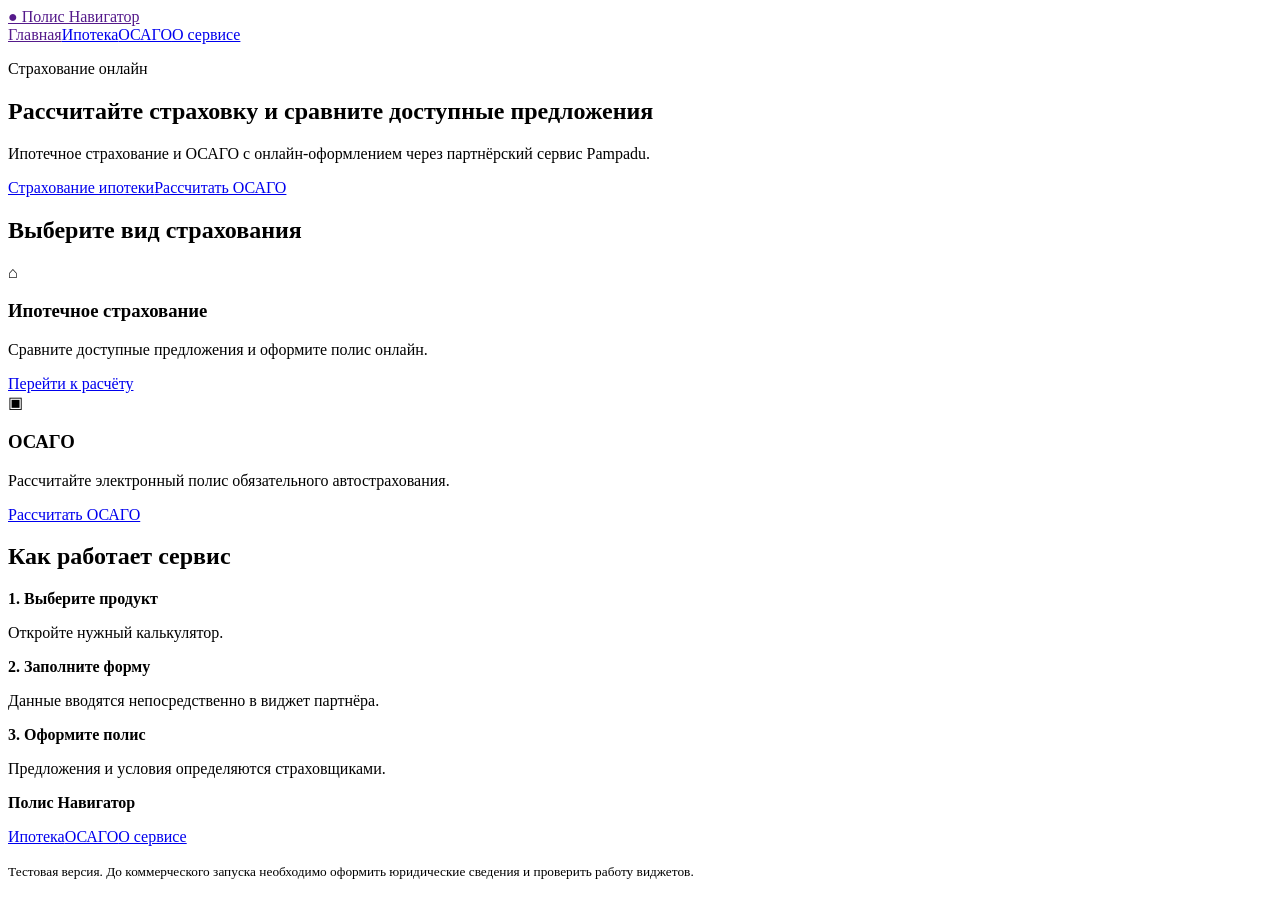
==== index.html @ 44631656 "Add Pampadu demo site: index.html" ====
<!doctype html><html lang="ru"><head><meta charset="utf-8"><meta name="viewport" content="width=device-width,initial-scale=1"><meta name="robots" content="noindex,nofollow"><title>Страхование онлайн | Полис Навигатор</title><meta name="description" content="Калькуляторы ипотечного страхования и ОСАГО. Расчёт и оформление через Pampadu."><link rel="stylesheet" href="assets/style.css"></head><body><header><div class="wrap nav"><a class="brand" href="">● Полис Навигатор</a><nav><a href="">Главная</a><a href="ipoteka/">Ипотека</a><a href="osago/">ОСАГО</a><a href="information/">О сервисе</a></nav></div></header><main><section class="hero"><div class="wrap"><p>Страхование онлайн</p><h1>Рассчитайте страховку и сравните доступные предложения</h1><p class="lead">Ипотечное страхование и ОСАГО с онлайн-оформлением через партнёрский сервис Pampadu.</p><div class="actions"><a class="btn" href="ipoteka/">Страхование ипотеки</a><a class="btn alt" href="osago/">Рассчитать ОСАГО</a></div></div></section><section class="section"><div class="wrap"><h2>Выберите вид страхования</h2><div class="grid"><article class="card"><div class="symbol">⌂</div><h3>Ипотечное страхование</h3><p>Сравните доступные предложения и оформите полис онлайн.</p><a class="btn" href="ipoteka/">Перейти к расчёту</a></article><article class="card"><div class="symbol">▣</div><h3>ОСАГО</h3><p>Рассчитайте электронный полис обязательного автострахования.</p><a class="btn alt" href="osago/">Рассчитать ОСАГО</a></article></div></div></section><section class="section"><div class="wrap"><h2>Как работает сервис</h2><div class="steps"><div class="step"><b>1. Выберите продукт</b><p>Откройте нужный калькулятор.</p></div><div class="step"><b>2. Заполните форму</b><p>Данные вводятся непосредственно в виджет партнёра.</p></div><div class="step"><b>3. Оформите полис</b><p>Предложения и условия определяются страховщиками.</p></div></div></div></section></main><footer><div class="wrap"><b>Полис Навигатор</b><p><a href="ipoteka/">Ипотека</a><a href="osago/">ОСАГО</a><a href="information/">О сервисе</a></p><small>Тестовая версия. До коммерческого запуска необходимо оформить юридические сведения и проверить работу виджетов.</small></div></footer></body></html>
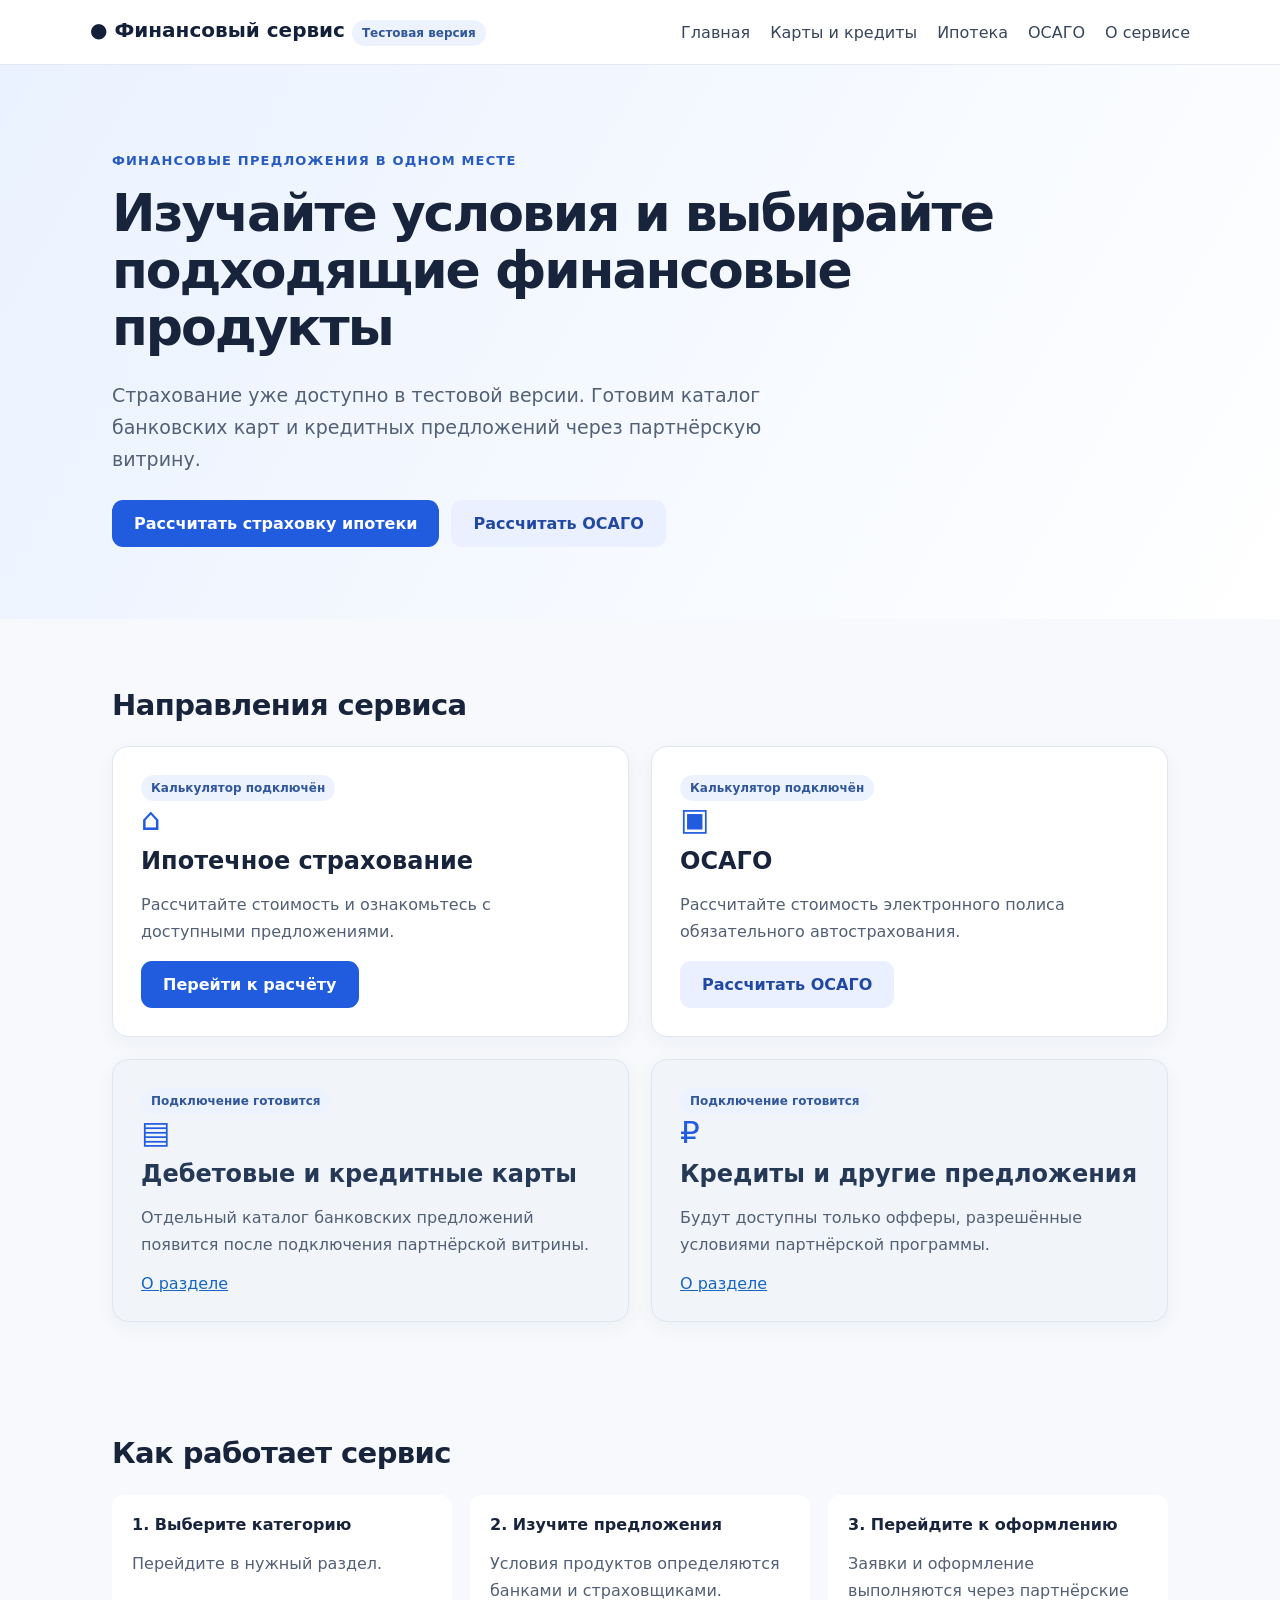
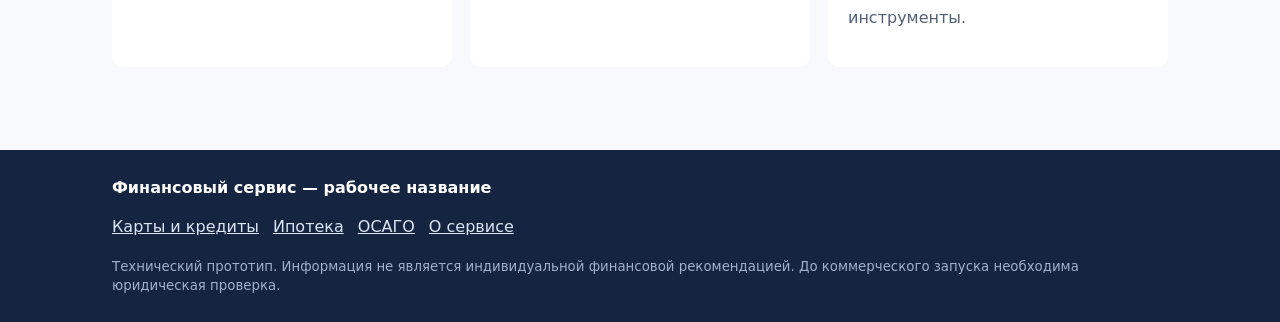
==== commit df5c59cd: "Prepare multi-product financial site: index.html" ====
--- a/index.html
+++ b/index.html
@@ -1 +1 @@
-<!doctype html><html lang="ru"><head><meta charset="utf-8"><meta name="viewport" content="width=device-width,initial-scale=1"><meta name="robots" content="noindex,nofollow"><title>Страхование онлайн | Полис Навигатор</title><meta name="description" content="Калькуляторы ипотечного страхования и ОСАГО. Расчёт и оформление через Pampadu."><link rel="stylesheet" href="assets/style.css"></head><body><header><div class="wrap nav"><a class="brand" href="">● Полис Навигатор</a><nav><a href="">Главная</a><a href="ipoteka/">Ипотека</a><a href="osago/">ОСАГО</a><a href="information/">О сервисе</a></nav></div></header><main><section class="hero"><div class="wrap"><p>Страхование онлайн</p><h1>Рассчитайте страховку и сравните доступные предложения</h1><p class="lead">Ипотечное страхование и ОСАГО с онлайн-оформлением через партнёрский сервис Pampadu.</p><div class="actions"><a class="btn" href="ipoteka/">Страхование ипотеки</a><a class="btn alt" href="osago/">Рассчитать ОСАГО</a></div></div></section><section class="section"><div class="wrap"><h2>Выберите вид страхования</h2><div class="grid"><article class="card"><div class="symbol">⌂</div><h3>Ипотечное страхование</h3><p>Сравните доступные предложения и оформите полис онлайн.</p><a class="btn" href="ipoteka/">Перейти к расчёту</a></article><article class="card"><div class="symbol">▣</div><h3>ОСАГО</h3><p>Рассчитайте электронный полис обязательного автострахования.</p><a class="btn alt" href="osago/">Рассчитать ОСАГО</a></article></div></div></section><section class="section"><div class="wrap"><h2>Как работает сервис</h2><div class="steps"><div class="step"><b>1. Выберите продукт</b><p>Откройте нужный калькулятор.</p></div><div class="step"><b>2. Заполните форму</b><p>Данные вводятся непосредственно в виджет партнёра.</p></div><div class="step"><b>3. Оформите полис</b><p>Предложения и условия определяются страховщиками.</p></div></div></div></section></main><footer><div class="wrap"><b>Полис Навигатор</b><p><a href="ipoteka/">Ипотека</a><a href="osago/">ОСАГО</a><a href="information/">О сервисе</a></p><small>Тестовая версия. До коммерческого запуска необходимо оформить юридические сведения и проверить работу виджетов.</small></div></footer></body></html>+<!doctype html><html lang="ru"><head><meta charset="utf-8"><meta name="viewport" content="width=device-width,initial-scale=1"><meta name="robots" content="noindex,nofollow"><title>Страхование и банковские предложения | Финансовый сервис</title><meta name="description" content="Страхование онлайн. Подготовка витрины банковских продуктов."><link rel="stylesheet" href="assets/style.css"></head><body><header><div class="wrap nav"><a class="brand" href="">● Финансовый сервис <span class="pill">Тестовая версия</span></a><nav><a href="">Главная</a><a href="banking/">Карты и кредиты</a><a href="ipoteka/">Ипотека</a><a href="osago/">ОСАГО</a><a href="information/">О сервисе</a></nav></div></header><main><section class="hero"><div class="wrap"><p class="eyebrow">Финансовые предложения в одном месте</p><h1>Изучайте условия и выбирайте подходящие финансовые продукты</h1><p class="lead">Страхование уже доступно в тестовой версии. Готовим каталог банковских карт и кредитных предложений через партнёрскую витрину.</p><div class="actions"><a class="btn" href="ipoteka/">Рассчитать страховку ипотеки</a><a class="btn alt" href="osago/">Рассчитать ОСАГО</a></div></div></section><section class="section"><div class="wrap"><h2>Направления сервиса</h2><div class="grid"><article class="card"><span class="pill">Калькулятор подключён</span><div class="symbol">⌂</div><h3>Ипотечное страхование</h3><p>Рассчитайте стоимость и ознакомьтесь с доступными предложениями.</p><a class="btn" href="ipoteka/">Перейти к расчёту</a></article><article class="card"><span class="pill">Калькулятор подключён</span><div class="symbol">▣</div><h3>ОСАГО</h3><p>Рассчитайте стоимость электронного полиса обязательного автострахования.</p><a class="btn alt" href="osago/">Рассчитать ОСАГО</a></article><article class="card muted-card"><span class="pill">Подключение готовится</span><div class="symbol">▤</div><h3>Дебетовые и кредитные карты</h3><p>Отдельный каталог банковских предложений появится после подключения партнёрской витрины.</p><a href="banking/">О разделе</a></article><article class="card muted-card"><span class="pill">Подключение готовится</span><div class="symbol">₽</div><h3>Кредиты и другие предложения</h3><p>Будут доступны только офферы, разрешённые условиями партнёрской программы.</p><a href="banking/">О разделе</a></article></div></div></section><section class="section"><div class="wrap"><h2>Как работает сервис</h2><div class="steps"><div class="step"><b>1. Выберите категорию</b><p>Перейдите в нужный раздел.</p></div><div class="step"><b>2. Изучите предложения</b><p>Условия продуктов определяются банками и страховщиками.</p></div><div class="step"><b>3. Перейдите к оформлению</b><p>Заявки и оформление выполняются через партнёрские инструменты.</p></div></div></div></section></main><footer><div class="wrap"><b>Финансовый сервис — рабочее название</b><p><a href="banking/">Карты и кредиты</a><a href="ipoteka/">Ипотека</a><a href="osago/">ОСАГО</a><a href="information/">О сервисе</a></p><small>Технический прототип. Информация не является индивидуальной финансовой рекомендацией. До коммерческого запуска необходима юридическая проверка.</small></div></footer></body></html>
--- a/assets/style.css
+++ b/assets/style.css
@@ -0,0 +1 @@
+:root{font-family:Inter,system-ui,-apple-system,Segoe UI,Arial,sans-serif;color:#18243b;background:#f7f9fc}*{box-sizing:border-box}body{margin:0}a{color:#1765c1}header{background:white;border-bottom:1px solid #e5eaf2}.wrap{max-width:1100px;margin:auto;padding:0 22px}.nav{display:flex;align-items:center;justify-content:space-between;gap:18px;padding:18px 0}.brand{font-size:20px;font-weight:800;text-decoration:none;color:#13203a}nav{display:flex;gap:20px;flex-wrap:wrap}nav a{text-decoration:none;color:#36455b}.hero{padding:72px 0;background:linear-gradient(120deg,#eaf2ff,#fff)}h1{font-size:clamp(32px,5vw,52px);letter-spacing:-.04em;line-height:1.1;margin:0 0 22px;max-width:900px}h2{font-size:29px;letter-spacing:-.02em}p{line-height:1.7;color:#526075}.lead{font-size:19px;max-width:740px}.actions{display:flex;gap:12px;flex-wrap:wrap;margin-top:24px}.btn{display:inline-block;background:#215cdf;color:white;text-decoration:none;font-weight:650;padding:14px 22px;border-radius:11px}.btn.alt{background:#eaf0ff;color:#2149a3}.section{padding:45px 0}.grid{display:grid;grid-template-columns:repeat(2,minmax(0,1fr));gap:22px}.card{padding:28px;background:white;border:1px solid #dfe6f0;border-radius:16px;box-shadow:0 6px 20px #172d4c0c}.card h3{font-size:24px;margin:10px 0}.symbol{font-size:31px;color:#215cdf}.steps{display:grid;grid-template-columns:repeat(3,1fr);gap:18px}.step{padding:20px;background:#fff;border-radius:12px}.pagehero{padding:45px 0 20px}.widget{background:#fff;border-radius:16px;padding:14px;margin:20px 0;border:1px solid #dfe6f0}.notice{font-size:14px;color:#58667c;line-height:1.6;margin-bottom:40px}.note{border-left:4px solid #4379d5;background:#eaf2ff;padding:18px 24px;border-radius:6px}.note li{margin:8px 0}footer{background:#152440;color:#fff;padding:28px 0;margin-top:38px}footer p,footer a{color:#dbe5f3}footer a{margin-right:14px}small{color:#9fb1cd}.crumb{padding-top:24px;font-size:14px}.eyebrow{font-size:13px;text-transform:uppercase;letter-spacing:.09em;font-weight:750;color:#275bc0}.pill{display:inline-flex;padding:6px 10px;font-size:12px;border-radius:99px;background:#edf3fe;color:#31569a;font-weight:700}.muted-card{background:#f1f5fa}.muted-card h3{color:#253957}.compact{margin-top:16px}.content{max-width:780px}.notice-box{background:white;border:1px dashed #a4b7d6;border-radius:15px;padding:24px;margin:24px 0}.notice-box h2{margin-top:0}.notice-box p{margin-bottom:0}@media(max-width:700px){.nav{align-items:flex-start;flex-direction:column}.hero{padding:44px 0}.grid,.steps{grid-template-columns:1fr}.widget{padding:0;border:0}nav{gap:12px}}
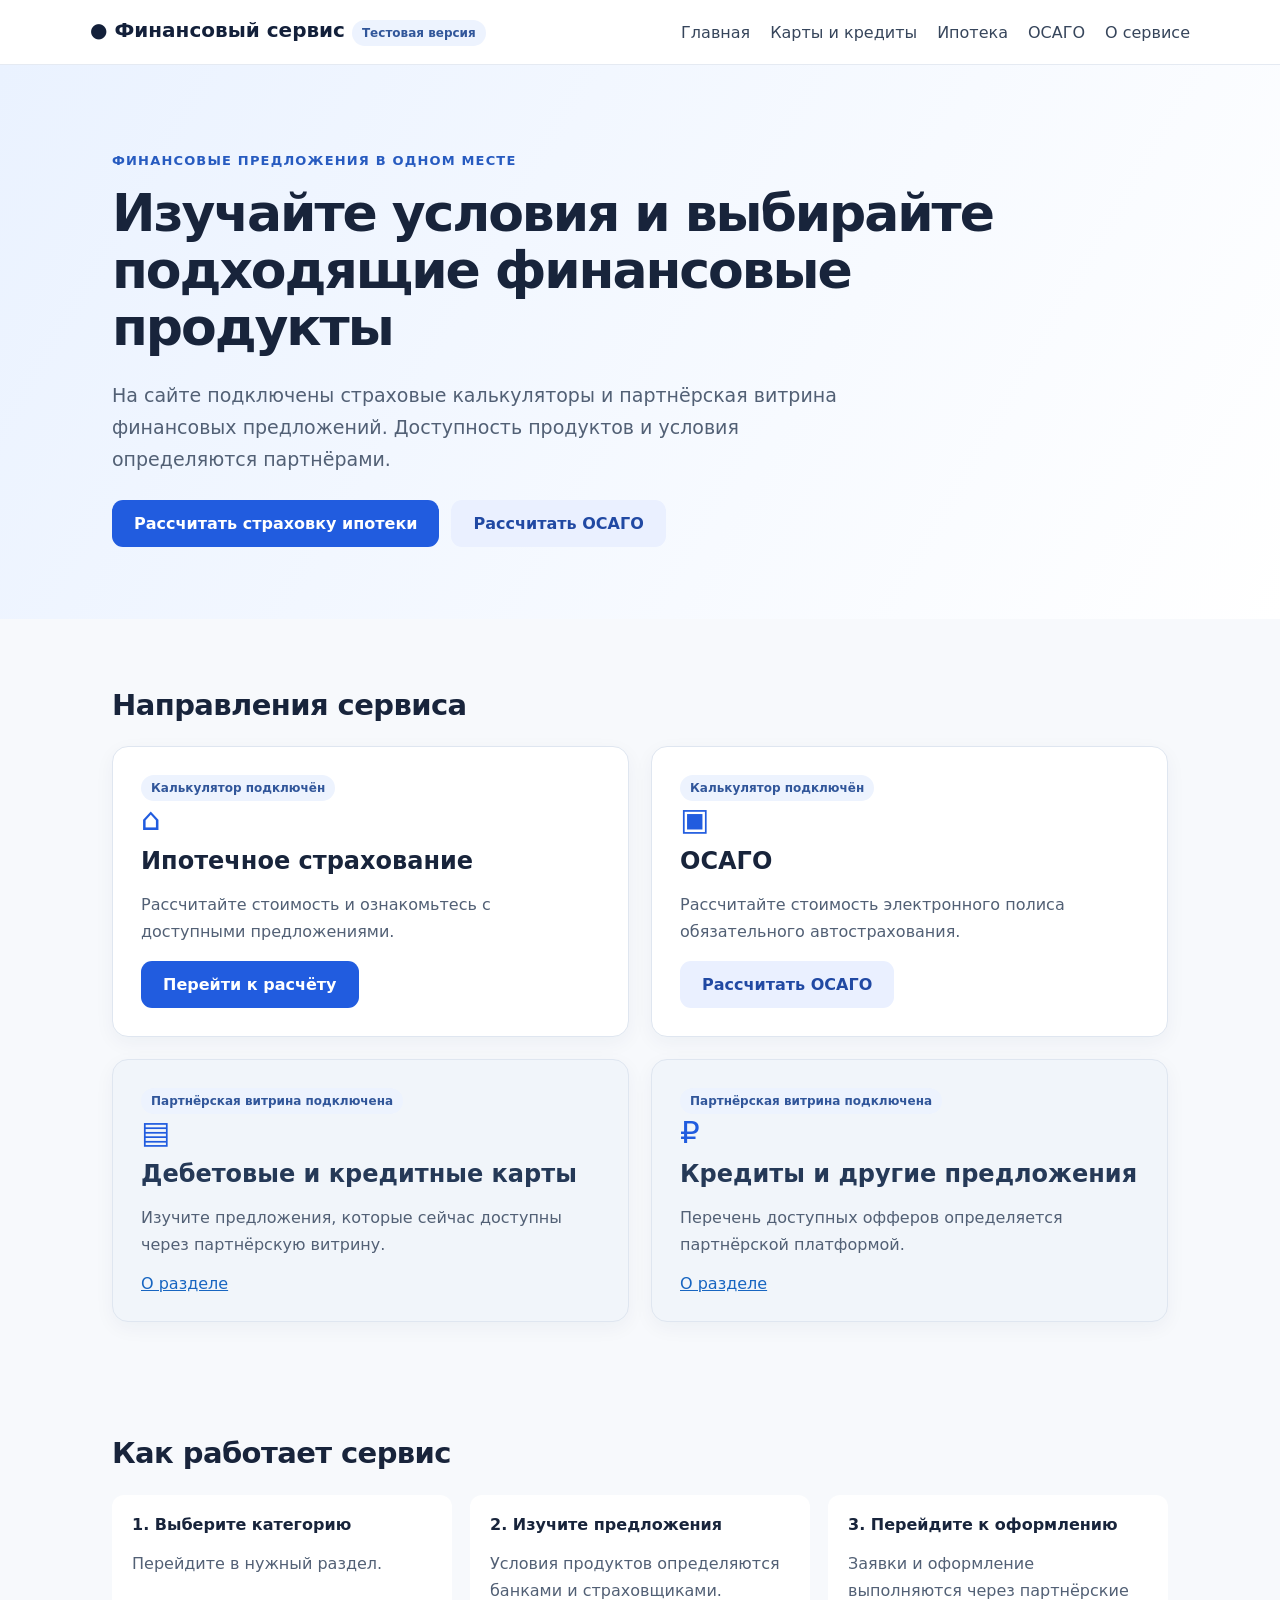
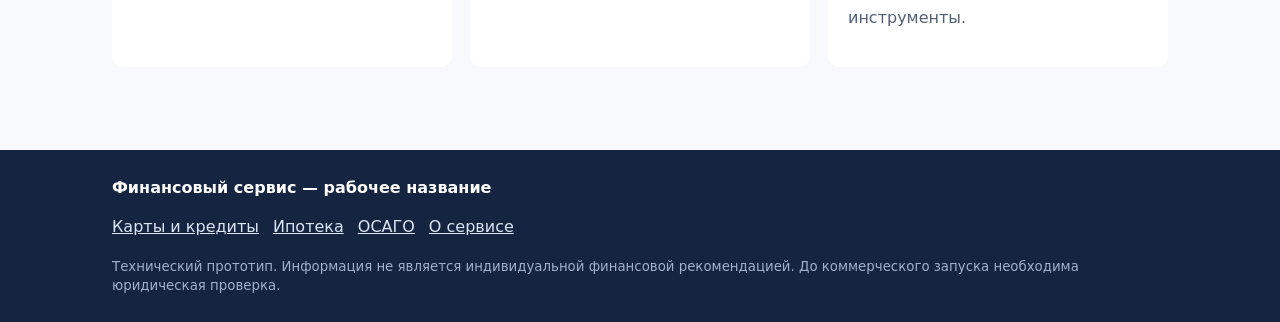
==== commit 9cd65264: "Show connected banking storefront on homepage" ====
--- a/index.html
+++ b/index.html
@@ -1 +1 @@
-<!doctype html><html lang="ru"><head><meta charset="utf-8"><meta name="viewport" content="width=device-width,initial-scale=1"><meta name="robots" content="noindex,nofollow"><title>Страхование и банковские предложения | Финансовый сервис</title><meta name="description" content="Страхование онлайн. Подготовка витрины банковских продуктов."><link rel="stylesheet" href="assets/style.css"></head><body><header><div class="wrap nav"><a class="brand" href="">● Финансовый сервис <span class="pill">Тестовая версия</span></a><nav><a href="">Главная</a><a href="banking/">Карты и кредиты</a><a href="ipoteka/">Ипотека</a><a href="osago/">ОСАГО</a><a href="information/">О сервисе</a></nav></div></header><main><section class="hero"><div class="wrap"><p class="eyebrow">Финансовые предложения в одном месте</p><h1>Изучайте условия и выбирайте подходящие финансовые продукты</h1><p class="lead">Страхование уже доступно в тестовой версии. Готовим каталог банковских карт и кредитных предложений через партнёрскую витрину.</p><div class="actions"><a class="btn" href="ipoteka/">Рассчитать страховку ипотеки</a><a class="btn alt" href="osago/">Рассчитать ОСАГО</a></div></div></section><section class="section"><div class="wrap"><h2>Направления сервиса</h2><div class="grid"><article class="card"><span class="pill">Калькулятор подключён</span><div class="symbol">⌂</div><h3>Ипотечное страхование</h3><p>Рассчитайте стоимость и ознакомьтесь с доступными предложениями.</p><a class="btn" href="ipoteka/">Перейти к расчёту</a></article><article class="card"><span class="pill">Калькулятор подключён</span><div class="symbol">▣</div><h3>ОСАГО</h3><p>Рассчитайте стоимость электронного полиса обязательного автострахования.</p><a class="btn alt" href="osago/">Рассчитать ОСАГО</a></article><article class="card muted-card"><span class="pill">Подключение готовится</span><div class="symbol">▤</div><h3>Дебетовые и кредитные карты</h3><p>Отдельный каталог банковских предложений появится после подключения партнёрской витрины.</p><a href="banking/">О разделе</a></article><article class="card muted-card"><span class="pill">Подключение готовится</span><div class="symbol">₽</div><h3>Кредиты и другие предложения</h3><p>Будут доступны только офферы, разрешённые условиями партнёрской программы.</p><a href="banking/">О разделе</a></article></div></div></section><section class="section"><div class="wrap"><h2>Как работает сервис</h2><div class="steps"><div class="step"><b>1. Выберите категорию</b><p>Перейдите в нужный раздел.</p></div><div class="step"><b>2. Изучите предложения</b><p>Условия продуктов определяются банками и страховщиками.</p></div><div class="step"><b>3. Перейдите к оформлению</b><p>Заявки и оформление выполняются через партнёрские инструменты.</p></div></div></div></section></main><footer><div class="wrap"><b>Финансовый сервис — рабочее название</b><p><a href="banking/">Карты и кредиты</a><a href="ipoteka/">Ипотека</a><a href="osago/">ОСАГО</a><a href="information/">О сервисе</a></p><small>Технический прототип. Информация не является индивидуальной финансовой рекомендацией. До коммерческого запуска необходима юридическая проверка.</small></div></footer></body></html>+<!doctype html><html lang="ru"><head><meta charset="utf-8"><meta name="viewport" content="width=device-width,initial-scale=1"><meta name="robots" content="noindex,nofollow"><title>Страхование и банковские предложения | Финансовый сервис</title><meta name="description" content="Страхование онлайн. Подготовка витрины банковских продуктов."><link rel="stylesheet" href="assets/style.css"></head><body><header><div class="wrap nav"><a class="brand" href="">● Финансовый сервис <span class="pill">Тестовая версия</span></a><nav><a href="">Главная</a><a href="banking/">Карты и кредиты</a><a href="ipoteka/">Ипотека</a><a href="osago/">ОСАГО</a><a href="information/">О сервисе</a></nav></div></header><main><section class="hero"><div class="wrap"><p class="eyebrow">Финансовые предложения в одном месте</p><h1>Изучайте условия и выбирайте подходящие финансовые продукты</h1><p class="lead">На сайте подключены страховые калькуляторы и партнёрская витрина финансовых предложений. Доступность продуктов и условия определяются партнёрами.</p><div class="actions"><a class="btn" href="ipoteka/">Рассчитать страховку ипотеки</a><a class="btn alt" href="osago/">Рассчитать ОСАГО</a></div></div></section><section class="section"><div class="wrap"><h2>Направления сервиса</h2><div class="grid"><article class="card"><span class="pill">Калькулятор подключён</span><div class="symbol">⌂</div><h3>Ипотечное страхование</h3><p>Рассчитайте стоимость и ознакомьтесь с доступными предложениями.</p><a class="btn" href="ipoteka/">Перейти к расчёту</a></article><article class="card"><span class="pill">Калькулятор подключён</span><div class="symbol">▣</div><h3>ОСАГО</h3><p>Рассчитайте стоимость электронного полиса обязательного автострахования.</p><a class="btn alt" href="osago/">Рассчитать ОСАГО</a></article><article class="card muted-card"><span class="pill">Партнёрская витрина подключена</span><div class="symbol">▤</div><h3>Дебетовые и кредитные карты</h3><p>Изучите предложения, которые сейчас доступны через партнёрскую витрину.</p><a href="banking/">О разделе</a></article><article class="card muted-card"><span class="pill">Партнёрская витрина подключена</span><div class="symbol">₽</div><h3>Кредиты и другие предложения</h3><p>Перечень доступных офферов определяется партнёрской платформой.</p><a href="banking/">О разделе</a></article></div></div></section><section class="section"><div class="wrap"><h2>Как работает сервис</h2><div class="steps"><div class="step"><b>1. Выберите категорию</b><p>Перейдите в нужный раздел.</p></div><div class="step"><b>2. Изучите предложения</b><p>Условия продуктов определяются банками и страховщиками.</p></div><div class="step"><b>3. Перейдите к оформлению</b><p>Заявки и оформление выполняются через партнёрские инструменты.</p></div></div></div></section></main><footer><div class="wrap"><b>Финансовый сервис — рабочее название</b><p><a href="banking/">Карты и кредиты</a><a href="ipoteka/">Ипотека</a><a href="osago/">ОСАГО</a><a href="information/">О сервисе</a></p><small>Технический прототип. Информация не является индивидуальной финансовой рекомендацией. До коммерческого запуска необходима юридическая проверка.</small></div></footer></body></html>
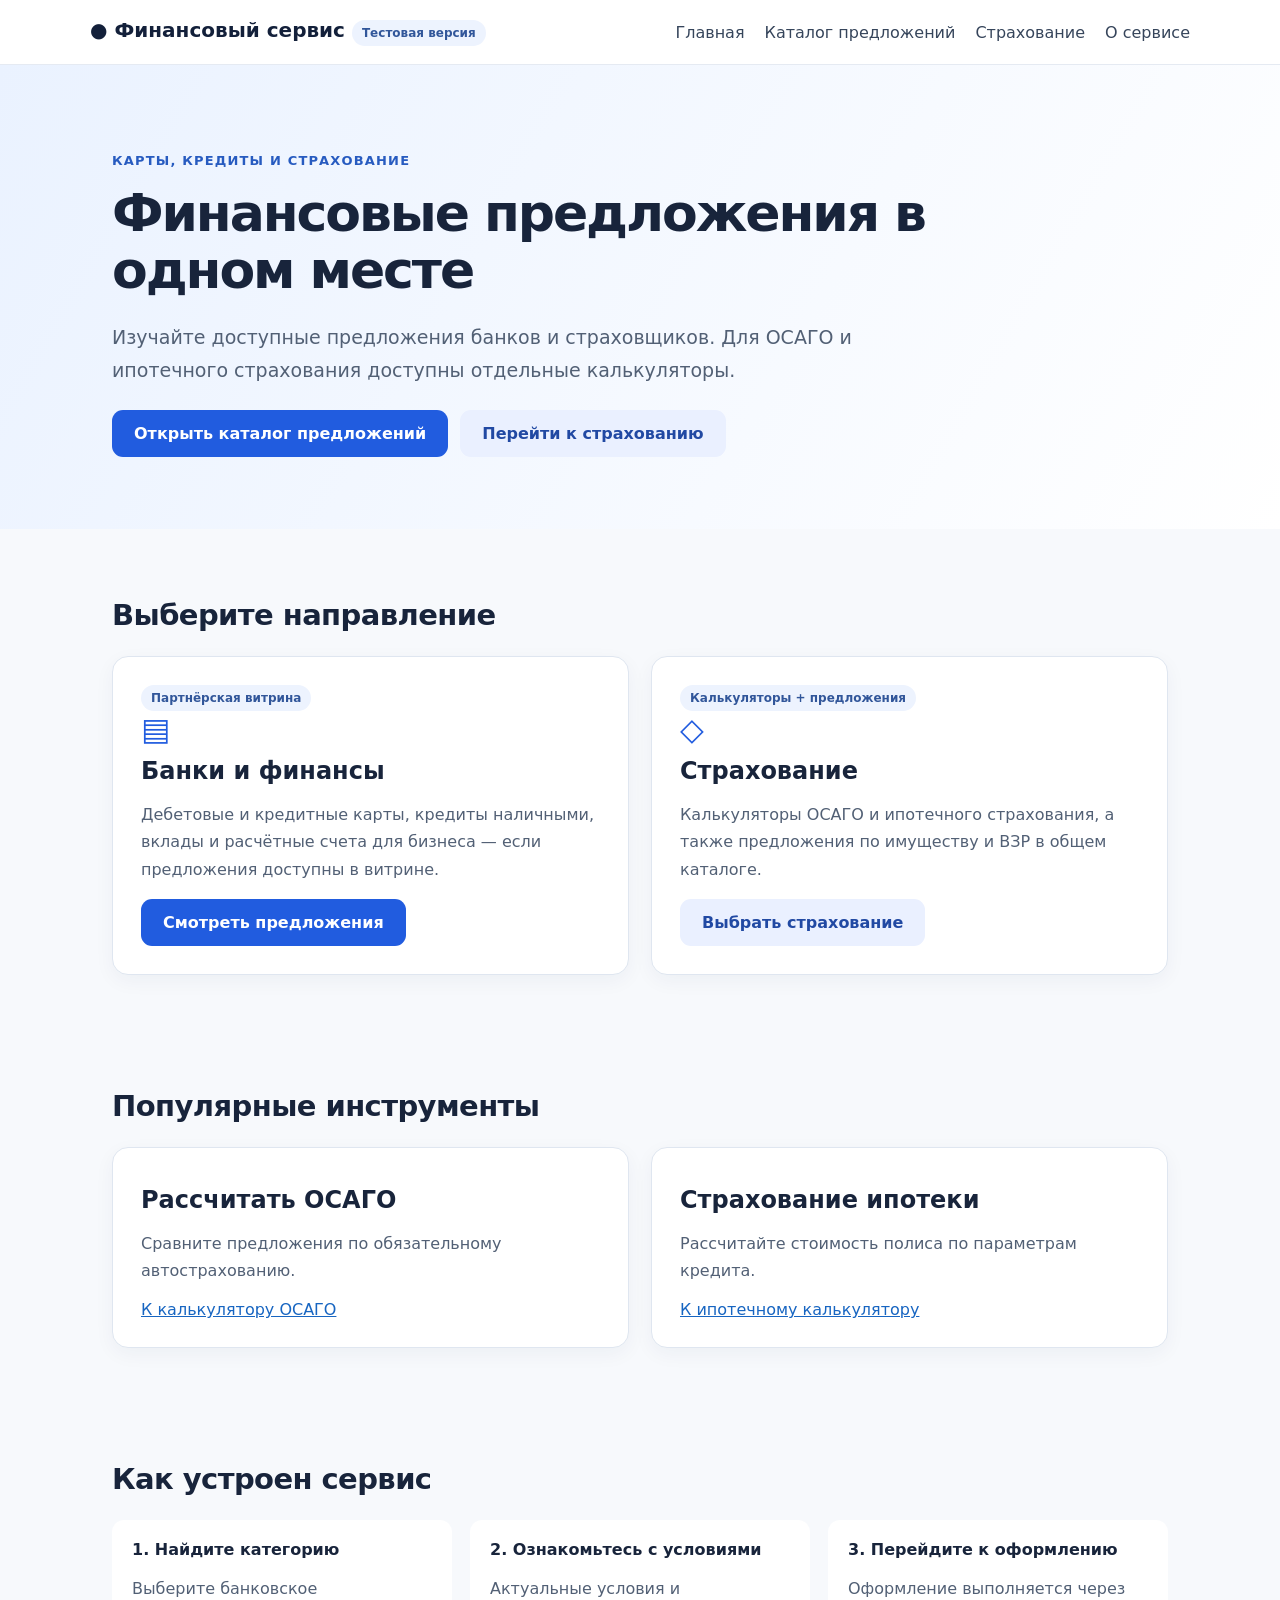
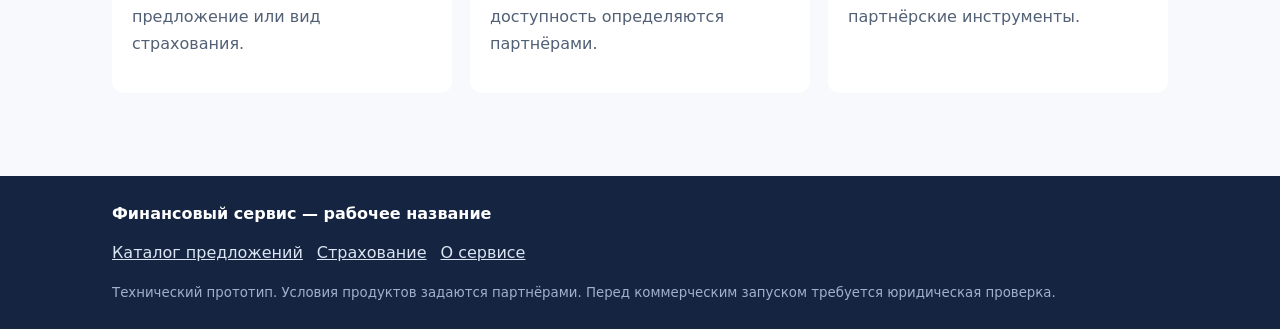
==== commit 5a885b65: "Organize navigation for multi-category marketplace: index.html" ====
--- a/index.html
+++ b/index.html
@@ -1 +1 @@
-<!doctype html><html lang="ru"><head><meta charset="utf-8"><meta name="viewport" content="width=device-width,initial-scale=1"><meta name="robots" content="noindex,nofollow"><title>Страхование и банковские предложения | Финансовый сервис</title><meta name="description" content="Страхование онлайн. Подготовка витрины банковских продуктов."><link rel="stylesheet" href="assets/style.css"></head><body><header><div class="wrap nav"><a class="brand" href="">● Финансовый сервис <span class="pill">Тестовая версия</span></a><nav><a href="">Главная</a><a href="banking/">Карты и кредиты</a><a href="ipoteka/">Ипотека</a><a href="osago/">ОСАГО</a><a href="information/">О сервисе</a></nav></div></header><main><section class="hero"><div class="wrap"><p class="eyebrow">Финансовые предложения в одном месте</p><h1>Изучайте условия и выбирайте подходящие финансовые продукты</h1><p class="lead">На сайте подключены страховые калькуляторы и партнёрская витрина финансовых предложений. Доступность продуктов и условия определяются партнёрами.</p><div class="actions"><a class="btn" href="ipoteka/">Рассчитать страховку ипотеки</a><a class="btn alt" href="osago/">Рассчитать ОСАГО</a></div></div></section><section class="section"><div class="wrap"><h2>Направления сервиса</h2><div class="grid"><article class="card"><span class="pill">Калькулятор подключён</span><div class="symbol">⌂</div><h3>Ипотечное страхование</h3><p>Рассчитайте стоимость и ознакомьтесь с доступными предложениями.</p><a class="btn" href="ipoteka/">Перейти к расчёту</a></article><article class="card"><span class="pill">Калькулятор подключён</span><div class="symbol">▣</div><h3>ОСАГО</h3><p>Рассчитайте стоимость электронного полиса обязательного автострахования.</p><a class="btn alt" href="osago/">Рассчитать ОСАГО</a></article><article class="card muted-card"><span class="pill">Партнёрская витрина подключена</span><div class="symbol">▤</div><h3>Дебетовые и кредитные карты</h3><p>Изучите предложения, которые сейчас доступны через партнёрскую витрину.</p><a href="banking/">О разделе</a></article><article class="card muted-card"><span class="pill">Партнёрская витрина подключена</span><div class="symbol">₽</div><h3>Кредиты и другие предложения</h3><p>Перечень доступных офферов определяется партнёрской платформой.</p><a href="banking/">О разделе</a></article></div></div></section><section class="section"><div class="wrap"><h2>Как работает сервис</h2><div class="steps"><div class="step"><b>1. Выберите категорию</b><p>Перейдите в нужный раздел.</p></div><div class="step"><b>2. Изучите предложения</b><p>Условия продуктов определяются банками и страховщиками.</p></div><div class="step"><b>3. Перейдите к оформлению</b><p>Заявки и оформление выполняются через партнёрские инструменты.</p></div></div></div></section></main><footer><div class="wrap"><b>Финансовый сервис — рабочее название</b><p><a href="banking/">Карты и кредиты</a><a href="ipoteka/">Ипотека</a><a href="osago/">ОСАГО</a><a href="information/">О сервисе</a></p><small>Технический прототип. Информация не является индивидуальной финансовой рекомендацией. До коммерческого запуска необходима юридическая проверка.</small></div></footer></body></html>+<!doctype html><html lang="ru"><head><meta charset="utf-8"><meta name="viewport" content="width=device-width,initial-scale=1"><meta name="robots" content="noindex,nofollow"><title>Банковские продукты и страхование | Финансовый сервис</title><meta name="description" content="Банковская партнёрская витрина, ОСАГО и ипотечное страхование на одном сайте."><link rel="stylesheet" href="assets/style.css"></head><body><header><div class="wrap nav"><a class="brand" href="">● Финансовый сервис <span class="pill">Тестовая версия</span></a><nav><a href="">Главная</a><a href="banking/">Каталог предложений</a><a href="insurance/">Страхование</a><a href="information/">О сервисе</a></nav></div></header><main><section class="hero"><div class="wrap"><p class="eyebrow">Карты, кредиты и страхование</p><h1>Финансовые предложения в одном месте</h1><p class="lead">Изучайте доступные предложения банков и страховщиков. Для ОСАГО и ипотечного страхования доступны отдельные калькуляторы.</p><div class="actions"><a class="btn" href="banking/">Открыть каталог предложений</a><a class="btn alt" href="insurance/">Перейти к страхованию</a></div></div></section><section class="section"><div class="wrap"><h2>Выберите направление</h2><div class="grid"><article class="card"><span class="pill">Партнёрская витрина</span><div class="symbol">▤</div><h3>Банки и финансы</h3><p>Дебетовые и кредитные карты, кредиты наличными, вклады и расчётные счета для бизнеса — если предложения доступны в витрине.</p><a class="btn" href="banking/">Смотреть предложения</a></article><article class="card"><span class="pill">Калькуляторы + предложения</span><div class="symbol">◇</div><h3>Страхование</h3><p>Калькуляторы ОСАГО и ипотечного страхования, а также предложения по имуществу и ВЗР в общем каталоге.</p><a class="btn alt" href="insurance/">Выбрать страхование</a></article></div></div></section><section class="section"><div class="wrap"><h2>Популярные инструменты</h2><div class="grid"><article class="card"><h3>Рассчитать ОСАГО</h3><p>Сравните предложения по обязательному автострахованию.</p><a href="osago/">К калькулятору ОСАГО</a></article><article class="card"><h3>Страхование ипотеки</h3><p>Рассчитайте стоимость полиса по параметрам кредита.</p><a href="ipoteka/">К ипотечному калькулятору</a></article></div></div></section><section class="section"><div class="wrap"><h2>Как устроен сервис</h2><div class="steps"><div class="step"><b>1. Найдите категорию</b><p>Выберите банковское предложение или вид страхования.</p></div><div class="step"><b>2. Ознакомьтесь с условиями</b><p>Актуальные условия и доступность определяются партнёрами.</p></div><div class="step"><b>3. Перейдите к оформлению</b><p>Оформление выполняется через партнёрские инструменты.</p></div></div></div></section></main><footer><div class="wrap"><b>Финансовый сервис — рабочее название</b><p><a href="banking/">Каталог предложений</a><a href="insurance/">Страхование</a><a href="information/">О сервисе</a></p><small>Технический прототип. Условия продуктов задаются партнёрами. Перед коммерческим запуском требуется юридическая проверка.</small></div></footer></body></html>
